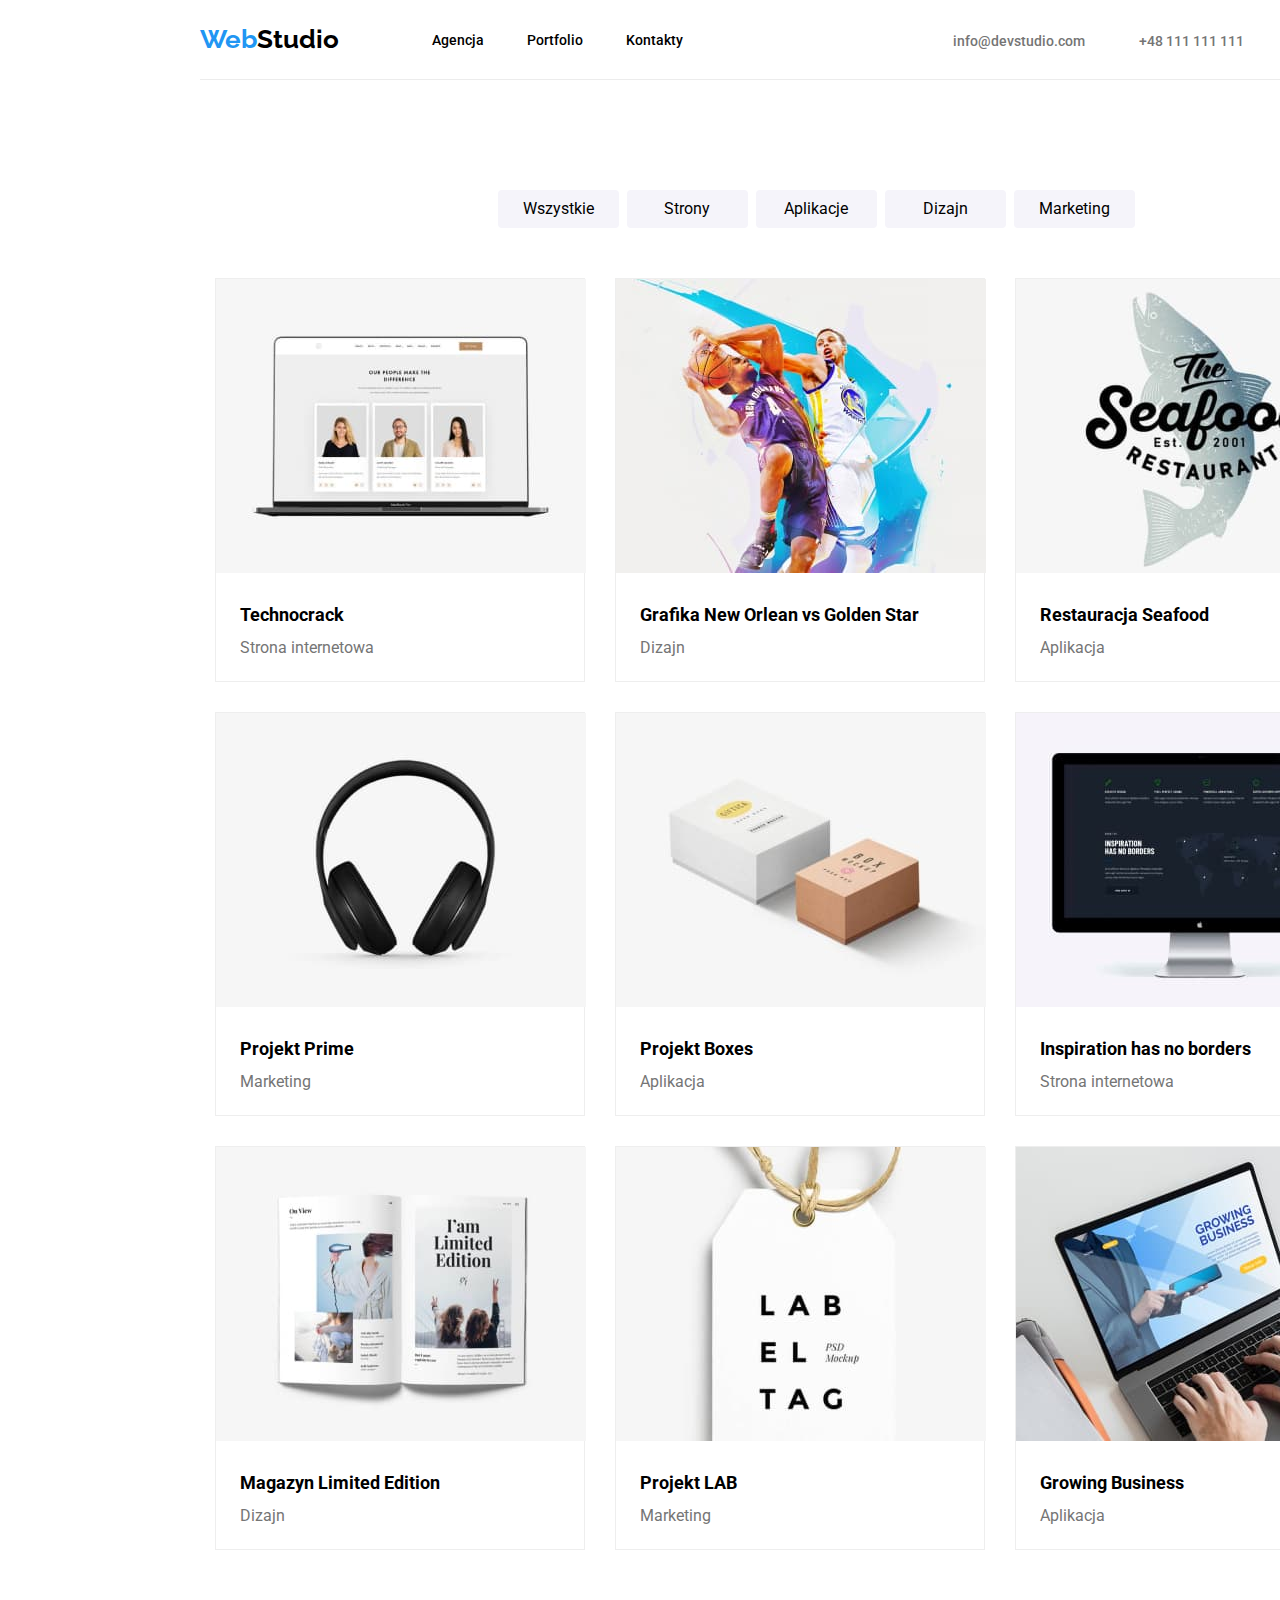
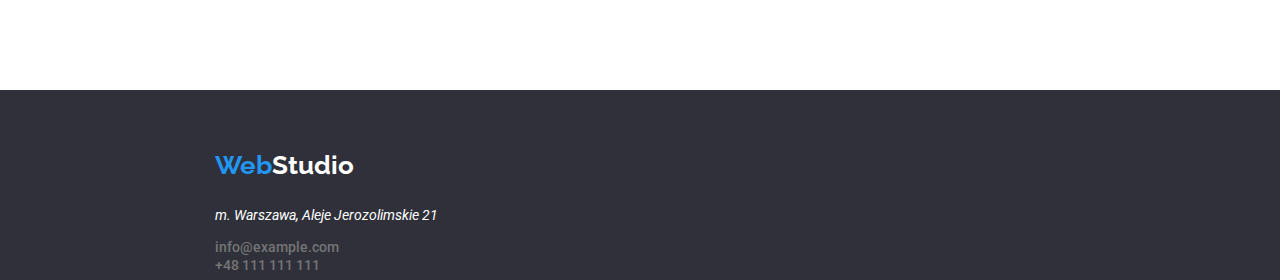
==== portfolio.html @ f6059e13 "zwykly zapis" ====
<!DOCTYPE html>
<html lang="en">
    <head>
        <meta charset="UTF-8" />
        <meta http-equiv="X-UA-Compatible" content="IE=edge" />
        <meta name="viewport" content="width=device-width, initial-scale=1.0" />
        <title>portfolio</title>

        <link
            rel="stylesheet"
            href="https://cdnjs.cloudflare.com/ajax/libs/modern-normalize/1.0.0/modern-normalize.min.css"
        />

        <link href="./css/styles.css" rel="stylesheet" />
        <style>
            @import url("https://fonts.googleapis.com/css2?family=Roboto:wght@400;500;700;900&display=swap");
        </style>
        <style>
            @import url("https://fonts.googleapis.com/css2?family=Raleway:wght@700&display=swap");
        </style>
    </head>
    <body class="body-portfolio">
        <header class="container header-portfolio">
            <a href="./index.html" class="main-logo"
                ><span class="logo-color">Web</span>Studio</a
            >

            <nav class="navigation">
                <a href="#agencja" class="link navigation-info">Agencja</a>
                <a href="./portfolio.html" class="link navigation-info"
                    >Portfolio</a
                >
                <a href="#kontakty" class="link navigation-info">Kontakty</a>
            </nav>

            <div class="navigation-email-tel div-email-tel">
                <a
                    href="mailto:info@devstudio.com"
                    class="email-tel link div-email-tel"
                    >info@devstudio.com</a
                >
                <a href="tel:48111111111" class="email-tel link div-email-tel"
                    >+48 111 111 111</a
                >
            </div>
        </header>

        <main class="section main-portfolio">
            <ul class="list-button">
                <li><button type="button" class="button">Wszystkie</button></li>
                <li><button type="button" class="button">Strony</button></li>
                <li><button type="button" class="button">Aplikacje</button></li>
                <li><button type="button" class="button">Dizajn</button></li>
                <li><button type="button" class="button">Marketing</button></li>
            </ul>

            <ul class="list-pictures">
                <li class="list-pictures-element">
                    <img
                        src="./images/portfolio1.jpg"
                        alt="laptop z wlaczona przegladarka"
                        width="370"
                        height="294"
                    />
                    <figcaption class="figcaption-portfolio">
                        Technocrack<br />
                        <span class="second-caption-pictures"
                            >Strona internetowa</span
                        >
                    </figcaption>
                </li>
                <li class="list-pictures-element">
                    <img
                        src="./images/portfolio2.jpg"
                        alt="zawodnicy NBA grajacy w koszykowke"
                        width="370"
                        height="294"
                    />
                    <figcaption class="figcaption-portfolio">
                        Grafika New Orlean vs Golden Star<br />
                        <span class="second-caption-pictures">Dizajn</span>
                    </figcaption>
                </li>
                <li class="list-pictures-element">
                    <img
                        src="./images/portfolio3.jpg"
                        alt="logo restauracji na tle z ryba"
                        width="370"
                        height="294"
                    />
                    <figcaption class="figcaption-portfolio">
                        Restauracja Seafood<br />
                        <span class="second-caption-pictures">Aplikacja</span>
                    </figcaption>
                </li>
                <li class="list-pictures-element">
                    <img
                        src="./images/portfolio4.jpg"
                        alt="sluchawki"
                        width="370"
                        height="294"
                    />
                    <figcaption class="figcaption-portfolio">
                        Projekt Prime<br />
                        <span class="second-caption-pictures">Marketing</span>
                    </figcaption>
                </li>
                <li class="list-pictures-element">
                    <img
                        src="./images/portfolio5.jpg"
                        alt="dwa pudelka obok siebie"
                        width="370"
                        height="294"
                    />
                    <figcaption class="figcaption-portfolio">
                        Projekt Boxes<br />
                        <span class="second-caption-pictures">Aplikacja</span>
                    </figcaption>
                </li>
                <li class="list-pictures-element">
                    <img
                        src="./images/portfolio6.jpg"
                        alt="monitor ktory wyswietla rozne informacje"
                        width="370"
                        height="294"
                    />
                    <figcaption class="figcaption-portfolio">
                        Inspiration has no borders<br />
                        <span class="second-caption-pictures"
                            >Strona internetowa</span
                        >
                    </figcaption>
                </li>
                <li class="list-pictures-element">
                    <img
                        src="./images/portfolio7.jpg"
                        alt="otwarta ksiazka"
                        width="370"
                        height="294"
                    />
                    <figcaption class="figcaption-portfolio">
                        Magazyn Limited Edition<br />
                        <span class="second-caption-pictures">Dizajn</span>
                    </figcaption>
                </li>
                <li class="list-pictures-element">
                    <img
                        src="./images/portfolio8.jpg"
                        alt="etykieta"
                        width="370"
                        height="294"
                    />
                    <figcaption class="figcaption-portfolio">
                        Projekt LAB<br />
                        <span class="second-caption-pictures">Marketing</span>
                    </figcaption>
                </li>
                <li class="list-pictures-element">
                    <img
                        src="./images/portfolio9.jpg"
                        alt="otwarty laptop a na nim piszace rece"
                        width="370"
                        height="294"
                    />
                    <figcaption class="figcaption-portfolio">
                        Growing Business<br />
                        <span class="second-caption-pictures">Aplikacja</span>
                    </figcaption>
                </li>
            </ul>
        </main>

        <footer>
            <div class="container">
                <a href="" id="kontakt" class="main-logo-header"
                    ><span class="logo-color">Web</span>Studio</a
                >
                <address>m. Warszawa, Aleje Jerozolimskie 21</address>
                <a href="mailto:info@example.com" class="link-portfolio-bottom"
                    >info@example.com</a
                ><br />
                <a href="tel:48111111111" class="link-portfolio-bottom"
                    >+48 111 111 111</a
                >
            </div>
        </footer>
    </body>
</html>
---- css/styles.css ----
.button:hover {
    background-color: #2196f3;
    color: white;
}

.button {
    color: black;
    background-color: #f5f4fa;
    border: 1px;
    font-size: 16px;
    text-align: center;
    line-height: 1.6;
    cursor: pointer;
    border-radius: 4px;
    margin-right: 8px;
    font-family: "Roboto";
    height: 38px;
    width: 121px;
}

.button:focus {
    background-color: #2196f3;
}

.link:hover {
    color: #2196f3;
}

.link {
    text-decoration: none;
    color: black;
    font-size: 14px;
    line-height: 1.15;
    font-weight: 500;
    font-family: "Roboto";
}

.link-portfolio-bottom {
    text-decoration: none;
    font-size: 14px;
    line-height: 1.15;
    font-weight: 500;
    font-family: "Roboto";
    margin-left: 215px;
    color: #757575;
    margin-top: 9px;
}

.link-portfolio-bottom:hover {
    color: #2196f3;
}

.link-portfolio-bottom:focus {
    background-color: #2196f3;
}

.list-button {
    list-style: none;
    display: flex;
    justify-content: center;
    margin-bottom: 50px;
}

.email-tel {
    text-decoration: none;
    color: #757575;
}

.body-portfolio {
    background-color: white;
    font-family: "Roboto", sans-serif;
    display: flex;
    width: 1600px;
    height: 1880px;
    justify-content: center;
    flex-direction: column;
    background-color: white;
    margin: 0 auto;
}

.main-portfolio {
    width: 1170px;
    background-color: white;
    margin: 0 auto;
    padding-bottom: 94px;
}

.section {
    padding-bottom: 94px;
    padding-top: 94px;
}

.header-portfolio {
    height: 80px;
    background-color: white;
    border-bottom: 1px solid #ececec;
    display: flex;
    margin-top: 30px;
    margin: 0 auto;
}

.navigation {
    display: flex;
    justify-content: flex-start;
    margin-left: 93px;
    padding-top: 32px;
    padding-bottom: 32px;
    font-family: "Roboto";
}

.navigation-info {
    margin-right: 43px;
}

.navigation-email-tel {
    padding-left: 227px;
    padding-top: 32px;
    padding-bottom: 32px;
    font-family: "Roboto";
}

.div-email-tel {
    margin-right: 50px;
}

.container {
    width: 1200px;
}

.main-logo-header {
    width: 145px;
    height: 31px;
    display: block;
    font-size: 26px;
    line-height: 1.2;
    text-decoration: none;
    color: white;
    font-weight: 700;
    font-family: "Raleway";
    margin-top: 60px;
    margin-bottom: 20px;
    margin-left: 215px;
}

.main-logo-header:hover {
    color: #2196f3;
}

.main-logo-header:focus {
    color: #2196f3;
}

.main-logo {
    font-size: 26px;
    line-height: 1.2;
    text-decoration: none;
    color: black;
    font-weight: 700;
    font-family: "Raleway";
    margin-top: 24px;
    margin-bottom: 25px;
}

.main-logo:hover {
    color: #2196f3;
}

.main-logo:focus {
    color: #2196f3;
}

figcaption {
    font-size: 18px;
    color: black;
    line-height: 2;
    font-weight: 700;
    font-family: "Roboto";
}

.second-caption-pictures {
    font-size: 16px;
    color: #757575;
    line-height: 1.9;
    font-weight: 400;
    font-family: "Roboto";
}

.list-pictures {
    list-style: none;
    display: flex;
    flex-wrap: wrap;
    justify-content: space-between;
    padding: 0px;
}

footer {
    background-color: #2f303a;
    height: 252px;
    width: 100%;
    display: block;
}

address {
    font-size: 14px;
    line-height: 2;
    color: white;
    margin-left: 215px;
    font-family: "Roboto";
    margin-bottom: 9px;
}

.email-tel-bottom {
    margin-left: 215px;
    line-height: 1.7;
}

.logo-color {
    color: #2196f3;
}

.list-pictures-element {
    border: 1px solid #eeeeee;
    background-color: white;
    padding-right: 0px;
    padding-left: 0px;
    width: 370px;
    height: 404px;
    margin-bottom: 30px;
}

.figcaption-portfolio {
    display: flex;
    flex-direction: column;
    margin-top: 20px;
    margin-left: 24px;
}

/* index.html */

.main-title {
    font-weight: 900;
    font-size: 44px;
    line-height: 1.37;
    color: white;
    width: 1600px;
    height: 600px;
    display: flex;
    justify-content: center;
    text-align: center;
    margin-top: 200px;
    width: 696px;
    height: 120px;
    margin-left: 452px;
}

.information {
    font-weight: 700;
    text-transform: uppercase;
    font-size: 14px;
    line-height: 1.15;
    font-family: "Roboto";
    color: #212121;
}

.information-title {
    font-weight: 400;
    font-size: 14px;
    line-height: 1.5;
    font-family: "Roboto";
    color: #757575;
}

.second-title {
    text-align: center;
    font-weight: 700;
    font-size: 36px;
    line-height: 1.17;
    font-family: "Roboto";
}

.body-index {
    display: flex;
    flex-wrap: wrap;
    margin: 0 auto;
    flex-direction: column;
    font-family: "Raleway", sans-serif;
}

.main-logo-index {
    font-size: 26px;
    line-height: 1.2;
    text-decoration: none;
    color: black;
    font-weight: 700;
    font-family: "Raleway", sans-serif;
    margin-top: 24px;
    margin-bottom: 25px;
    margin-left: 215px;
}

.title {
    background-color: #2f303a;
    display: flex;
    flex-direction: column;
    width: 1600px;
    height: 600px;
    margin: 0 auto;
}

.button-main-title {
    color: white;
    background-color: #2196f3;
    border: 1px;
    font-size: 16px;
    line-height: 1.6;
    cursor: pointer;
    border-radius: 4px;
    margin-bottom: 200px;
    margin-right: 700px;
    margin-left: 700px;
    padding-top: 10px;
    padding-bottom: 10px;
    font-family: "Roboto";
}

.button-main-title:focus {
    background-color: #2196f3;
}

.main-index {
    display: flex;
    flex-direction: column;
    padding-top: 0px;
    padding-bottom: 0px;
}

.information-div {
    display: flex;
    justify-content: center;
    margin-top: 94px;
    margin-bottom: 94px;
}

.information-div-title:not(:last-child) {
    margin-right: 30px;
}

.list-second-title-picture {
    display: flex;
    list-style: none;
    justify-content: center;
    margin-top: 50px;
}

.list-element-second-title-picture:not(:last-child) {
    margin-right: 30px;
}

.two-second-title {
    background-color: #f5f4fa;
    width: 100%;
    height: 648px;
    margin: 0 auto;
    margin-top: 94px;
    display: flex;
    flex-direction: column;
    justify-content: center;
}

.list-two-second-title {
    list-style: none;
    display: flex;
    justify-content: center;
    flex-direction: row;
    margin: 0 auto;
}

.element-list-two-second-title {
    margin-right: 30px;
    background-color: white;
    border-radius: 0px 0px 4px 4px;
    height: 368px;
    display: flex;
    flex-direction: column;
}

.figcaption-index {
    display: flex;
    flex-direction: column;
    align-items: center;
    margin-top: 30px;
}
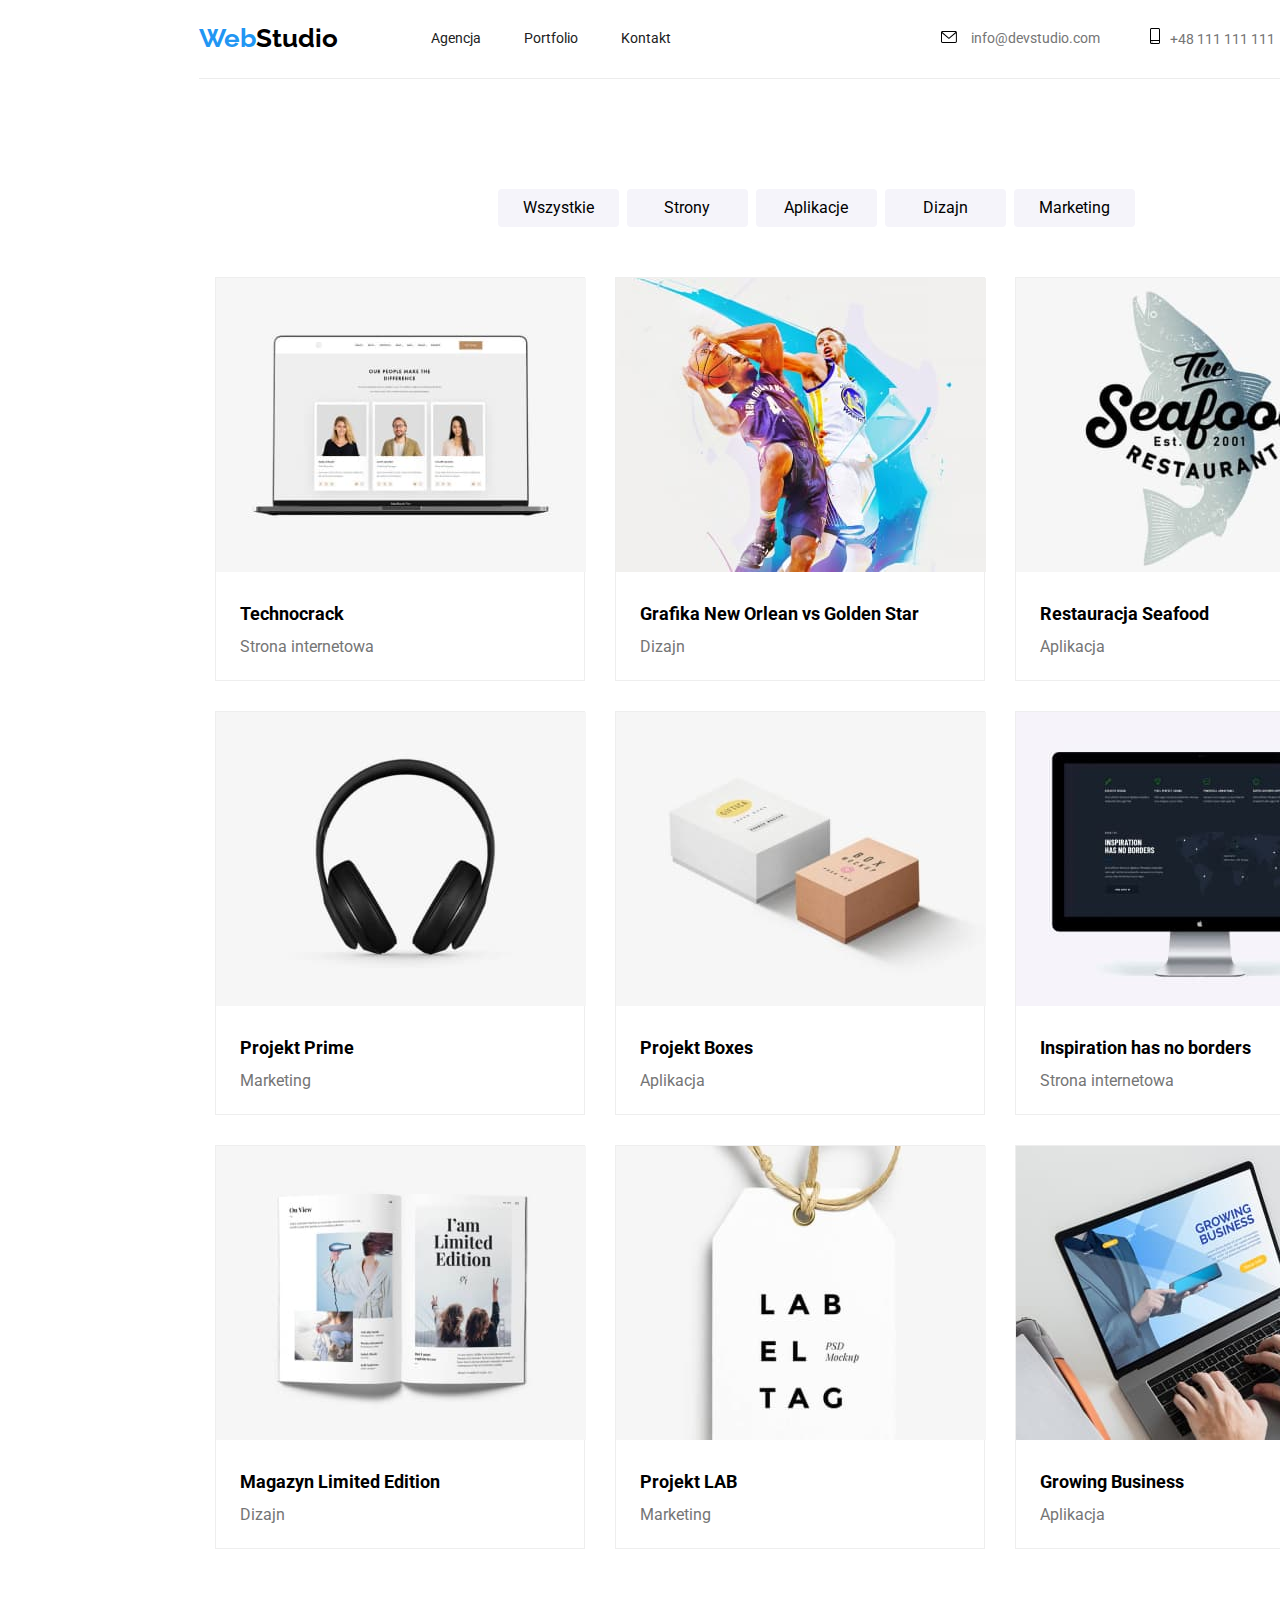
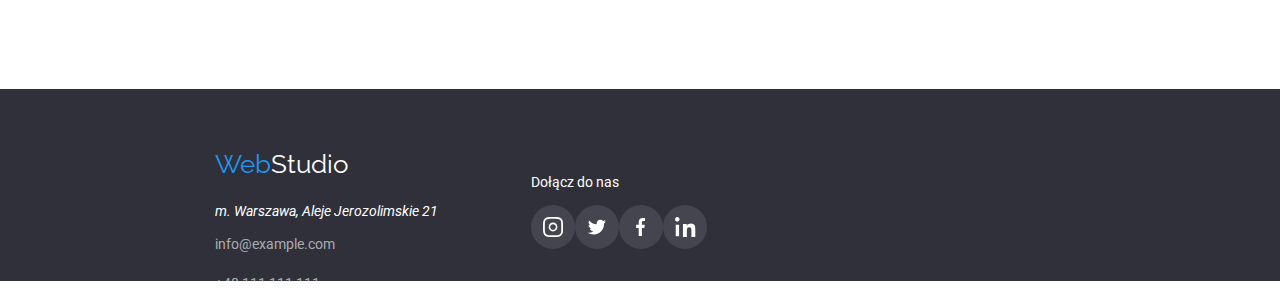
==== commit 63c68d34: "." ====
--- a/portfolio.html
+++ b/portfolio.html
@@ -26,22 +26,43 @@
             >
 
             <nav class="navigation">
-                <a href="#agencja" class="link navigation-info">Agencja</a>
-                <a href="./portfolio.html" class="link navigation-info"
+                <a href="#agencja" class="link-navigation navigation-info"
+                    >Agencja</a
+                >
+                <a
+                    href="./portfolio.html"
+                    class="link-navigation navigation-info"
                     >Portfolio</a
                 >
-                <a href="#kontakty" class="link navigation-info">Kontakty</a>
+                <a href="#kontakt" class="link-navigation navigation-info"
+                    >Kontakt</a
+                >
             </nav>
 
             <div class="navigation-email-tel div-email-tel">
-                <a
-                    href="mailto:info@devstudio.com"
-                    class="email-tel link div-email-tel"
-                    >info@devstudio.com</a
-                >
-                <a href="tel:48111111111" class="email-tel link div-email-tel"
-                    >+48 111 111 111</a
-                >
+                <div class="div-email-icon">
+                    <svg width="16" height="12" class="email-icon">
+                        <use href="./images/icons.svg#icon-koperta"></use>
+                    </svg>
+
+                    <a
+                        href="mailto:info@devstudio.com"
+                        class="email-tel link div-email-tel"
+                        >info@devstudio.com</a
+                    >
+                </div>
+
+                <div class="div-tel-icon">
+                    <svg width="10" height="16" class="tel-icon">
+                        <use href="./images/icons.svg#icon-smartphone"></use>
+                    </svg>
+
+                    <a
+                        href="tel:48111111111"
+                        class="email-tel link div-email-tel"
+                        >+48 111 111 111</a
+                    >
+                </div>
             </div>
         </header>
 
@@ -170,18 +191,85 @@
             </ul>
         </main>
 
-        <footer>
-            <div class="container">
-                <a href="" id="kontakt" class="main-logo-header"
-                    ><span class="logo-color">Web</span>Studio</a
-                >
-                <address>m. Warszawa, Aleje Jerozolimskie 21</address>
-                <a href="mailto:info@example.com" class="link-portfolio-bottom"
-                    >info@example.com</a
-                ><br />
-                <a href="tel:48111111111" class="link-portfolio-bottom"
-                    >+48 111 111 111</a
-                >
+        <footer class="container">
+            <div class="div-logo-bottom-and-information-bottom">
+                <div class="div-logo-bottom">
+                    <a href="" id="kontakt" class="main-logo-header"
+                        ><span class="logo-color">Web</span>Studio</a
+                    >
+                </div>
+                <div class="information-bottom">
+                    <address>m. Warszawa, Aleje Jerozolimskie 21<br /></address>
+                    <a href="mailto:info@example.com" class="link"
+                        >info@example.com</a
+                    ><br />
+                    <a href="tel:48111111111" class="link">+48 111 111 111</a>
+                </div>
+            </div>
+
+            <div class="icon-bottom-and-text">
+                <div class="text-bottom">
+                    <p>Dołącz do nas</p>
+                </div>
+
+                <div class="icon-bottom">
+                    <div class="icon-social-media-instagram-bottom">
+                        <svg width="20" height="20" class="icon">
+                            <use
+                                href="./images/icons.svg#icon-instagram-obramowanie"
+                            ></use>
+                            <use
+                                width="10.28"
+                                height="10.28"
+                                x="4.86"
+                                y="4.86"
+                                href="./images/icons.svg#icon-instagram-srodkowe-kolko"
+                            ></use>
+                            <use
+                                width="2.4"
+                                height="2.4"
+                                x="14.14"
+                                y="3.46"
+                                href="./images/icon.svg#icon-instagram-male-kolko-w-prawym-gornym-rogu"
+                            ></use>
+                        </svg>
+                    </div>
+                    <div class="icon-social-media-twitter-bottom">
+                        <svg width="20" height="16.25" class="icon">
+                            <use href="./images/icons.svg#icon-twitter"></use>
+                        </svg>
+                    </div>
+                    <div class="icon-social-media-facebook-bottom">
+                        <svg width="10" height="20" class="icon">
+                            <use href="./images/icons.svg#icon-facebook"></use>
+                        </svg>
+                    </div>
+                    <div class="icon-social-media-interia-bottom">
+                        <svg class="icon">
+                            <use
+                                width="4.8"
+                                height="4.83"
+                                x="12"
+                                y="12"
+                                href="./images/icons.svg#icon-interia-kropka-nad-i"
+                            ></use>
+                            <use
+                                width="4.15"
+                                height="13.35"
+                                x="12.33"
+                                y="18.65"
+                                href="./images/icons.svg#icon-interia-kreska-od-i"
+                            ></use>
+                            <use
+                                width="12.93"
+                                height="13.69"
+                                x="19.7"
+                                y="18.31"
+                                href="./images/icons.svg#icon-interia-n"
+                            ></use>
+                        </svg>
+                    </div>
+                </div>
             </div>
         </footer>
     </body>
--- a/css/styles.css
+++ b/css/styles.css
@@ -26,13 +26,24 @@
     color: #2196f3;
 }
 
+.information-bottom {
+    display: flex;
+    flex-direction: column;
+    width: 246px;
+    height: 81px;
+    margin-left: 215px;
+    margin-top: 20px;
+}
+
 .link {
     text-decoration: none;
-    color: black;
+    font-family: "Roboto", sans-serif;
+    font-weight: 400px;
     font-size: 14px;
-    line-height: 1.15;
-    font-weight: 500;
-    font-family: "Roboto";
+    line-height: 1.71;
+    color: #ffffff99;
+    width: 231px;
+    height: 21px;
 }
 
 .link-portfolio-bottom {
@@ -113,33 +124,27 @@
 }
 
 .navigation-email-tel {
-    padding-left: 227px;
+    margin-left: 227px;
     padding-top: 32px;
     padding-bottom: 32px;
     font-family: "Roboto";
-}
-
-.div-email-tel {
-    margin-right: 50px;
+    display: flex;
+    flex-direction: row;
+    justify-content: center;
+    align-items: center;
 }
 
 .container {
-    width: 1200px;
+    min-width: 1200px;
 }
 
 .main-logo-header {
-    width: 145px;
-    height: 31px;
-    display: block;
+    text-decoration: none;
+    font-weight: 700px;
     font-size: 26px;
-    line-height: 1.2;
-    text-decoration: none;
-    color: white;
-    font-weight: 700;
-    font-family: "Raleway";
-    margin-top: 60px;
-    margin-bottom: 20px;
-    margin-left: 215px;
+    color: #ffffff;
+    line-height: 1.19;
+    font-family: "Raleway", sans-serif;
 }
 
 .main-logo-header:hover {
@@ -195,22 +200,25 @@
 
 footer {
     background-color: #2f303a;
+    width: 100%;
     height: 252px;
-    width: 100%;
-    display: block;
+    display: flex;
+    flex-direction: row;
+    padding-left: 0;
+    padding-right: 0;
 }
 
 address {
+    margin-bottom: 9px;
+    color: #ffffff;
+    font-family: "Roboto", sans-serif;
+    font-weight: 400;
     font-size: 14px;
-    line-height: 2;
-    color: white;
-    margin-left: 215px;
-    font-family: "Roboto";
-    margin-bottom: 9px;
+    line-height: 1.71;
 }
 
 .email-tel-bottom {
-    margin-left: 215px;
+    /* margin-left: 215px; */
     line-height: 1.7;
 }
 
@@ -228,6 +236,11 @@
     margin-bottom: 30px;
 }
 
+.list-pictures-element:hover {
+    box-shadow: 0px 1px 1px rgba(0, 0, 0, 0.12), 0px 4px 4px rgba(0, 0, 0, 0.06),
+        1px 4px 6px rgba(0, 0, 0, 0.16);
+}
+
 .figcaption-portfolio {
     display: flex;
     flex-direction: column;
@@ -235,7 +248,318 @@
     margin-left: 24px;
 }
 
+.div-email-icon {
+    margin-right: 50px;
+}
+
+.div-email-icon:hover {
+    fill: #2196f3;
+}
+
+.email-icon {
+    margin-right: 10px;
+}
+
+.div-tel-icon {
+    display: flex;
+    justify-content: center;
+    color: #757575;
+}
+
+.div-tel-icon:hover {
+    fill: #2196f3;
+}
+
+.tel-icon {
+    margin-right: 10px;
+}
+
+.satellite {
+    width: 270px;
+    height: 120px;
+    background-color: #f5f4fa;
+    display: flex;
+    justify-content: center;
+    align-items: center;
+}
+
+.clock {
+    width: 270px;
+    height: 120px;
+    background-color: #f5f4fa;
+    display: flex;
+    justify-content: center;
+    align-items: center;
+}
+
+.computer {
+    width: 270px;
+    height: 120px;
+    background-color: #f5f4fa;
+    display: flex;
+    justify-content: center;
+    align-items: center;
+}
+
+.astronaut {
+    width: 270px;
+    height: 120px;
+    background-color: #f5f4fa;
+    display: flex;
+    justify-content: center;
+    align-items: center;
+}
+
+.nasi-klienci {
+    background-color: #ffffff;
+    display: flex;
+    flex-direction: column;
+    justify-content: center;
+    align-items: center;
+    margin-top: 94px;
+}
+
+.bloki-nasi-klienci {
+    display: flex;
+    justify-content: center;
+    align-items: center;
+    margin-top: 50px;
+    margin-bottom: 94px;
+}
+
+.nasi-klienci-logo-1 {
+    width: 170px;
+    height: 92px;
+    border: 1px solid #afb1b8;
+    box-sizing: border-box;
+    display: flex;
+    justify-content: center;
+    align-items: center;
+    margin-right: 30px;
+}
+.nasi-klienci-logo-2 {
+    width: 170px;
+    height: 92px;
+    border: 1px solid #afb1b8;
+    box-sizing: border-box;
+    display: flex;
+    justify-content: center;
+    align-items: center;
+    margin-right: 30px;
+}
+.nasi-klienci-logo-3 {
+    width: 170px;
+    height: 92px;
+    border: 1px solid #afb1b8;
+    box-sizing: border-box;
+    display: flex;
+    justify-content: center;
+    align-items: center;
+    margin-right: 30px;
+}
+.nasi-klienci-logo-4 {
+    width: 170px;
+    height: 92px;
+    border: 1px solid #afb1b8;
+    box-sizing: border-box;
+    display: flex;
+    justify-content: center;
+    align-items: center;
+    margin-right: 30px;
+}
+.nasi-klienci-logo-5 {
+    width: 170px;
+    height: 92px;
+    border: 1px solid #afb1b8;
+    box-sizing: border-box;
+    display: flex;
+    justify-content: center;
+    align-items: center;
+    margin-right: 30px;
+}
+.nasi-klienci-logo-6 {
+    width: 170px;
+    height: 92px;
+    border: 1px solid #afb1b8;
+    box-sizing: border-box;
+    display: flex;
+    justify-content: center;
+    align-items: center;
+}
+
+.nasi-klienci-logo-1:hover {
+    border-color: #2196f3;
+}
+
+.nasi-klienci-logo-1-svg:hover {
+    fill: #2196f3;
+}
+
+.nasi-klienci-logo-1-svg {
+    fill: #afb1b8;
+}
+
+.nasi-klienci-logo-2-svg {
+    fill: #afb1b8;
+}
+
+.nasi-klienci-logo-2:hover {
+    border-color: #2196f3;
+}
+
+.nasi-klienci-logo-2-svg:hover {
+    fill: #2196f3;
+}
+
+.nasi-klienci-logo-3:hover {
+    border-color: #2196f3;
+}
+
+.nasi-klienci-logo-3-svg:hover {
+    fill: #2196f3;
+}
+
+.nasi-klienci-logo-3-svg {
+    fill: #afb1b8;
+}
+
+.nasi-klienci-logo-4:hover {
+    border-color: #2196f3;
+}
+
+.nasi-klienci-logo-4-svg:hover {
+    fill: #2196f3;
+}
+
+.nasi-klienci-logo-4-svg {
+    fill: #afb1b8;
+}
+
+.nasi-klienci-logo-5:hover {
+    border-color: #2196f3;
+}
+
+.nasi-klienci-logo-5-svg:hover {
+    fill: #2196f3;
+}
+
+.nasi-klienci-logo-5-svg {
+    fill: #afb1b8;
+}
+
+.nasi-klienci-logo-6:hover {
+    border-color: #2196f3;
+}
+
+.nasi-klienci-logo-6-svg:hover {
+    fill: #2196f3;
+}
+
+.nasi-klienci-logo-6-svg {
+    fill: #afb1b8;
+}
+
+.icon-social-media {
+    display: flex;
+    justify-content: center;
+    align-items: center;
+}
+
+.icon-social-media-instagram {
+    width: 44px;
+    height: 44px;
+    background-color: white;
+    display: flex;
+    justify-content: center;
+    align-items: center;
+    border-radius: 50px;
+}
+
+.icon-social-media-instagram > svg {
+    fill: #afb1b8;
+}
+
+.icon-social-media-interia > svg {
+    fill: #afb1b8;
+}
+
+.icon-social-media-twitter > svg {
+    fill: #afb1b8;
+}
+
+.icon-social-media-facebook > svg {
+    fill: #afb1b8;
+}
+
+.icon-social-media-twitter {
+    width: 44px;
+    height: 44px;
+    background-color: white;
+    display: flex;
+    justify-content: center;
+    align-items: center;
+    border-radius: 50px;
+}
+
+.icon-social-media-facebook {
+    width: 44px;
+    height: 44px;
+    background-color: white;
+    display: flex;
+    justify-content: center;
+    align-items: center;
+    border-radius: 50px;
+}
+
+.icon-social-media-interia {
+    width: 44px;
+    height: 44px;
+    background-color: white;
+    border-radius: 50px;
+    display: flex;
+    justify-content: center;
+}
+
+.icon-social-media-instagram:hover {
+    background-color: #2196f3;
+}
+
+.icon:hover {
+    fill: #ffffff;
+}
+
+.icon-social-media-twitter:hover {
+    background-color: #2196f3;
+}
+
+.icon-social-media-facebook:hover {
+    background-color: #2196f3;
+}
+
+.icon-social-media-interia:hover {
+    background-color: #2196f3;
+}
+
+.div-2-bottom {
+    background-color: purple;
+    display: flex;
+    justify-content: center;
+    align-items: center;
+}
+
 /* index.html */
+
+.link-navigation {
+    color: #212121;
+    text-decoration: none;
+    font-family: "Roboto", sans-serif;
+    font-size: 14px;
+    line-height: 1.14;
+}
+
+.link-navigation:hover {
+    color: #2196f3;
+}
 
 .main-title {
     font-weight: 900;
@@ -305,6 +629,7 @@
     width: 1600px;
     height: 600px;
     margin: 0 auto;
+    background-image: url("/images/img.png");
 }
 
 .button-main-title {
@@ -379,9 +704,13 @@
     margin-right: 30px;
     background-color: white;
     border-radius: 0px 0px 4px 4px;
-    height: 368px;
-    display: flex;
-    flex-direction: column;
+    height: 428px;
+    width: 270px;
+    display: flex;
+    flex-direction: column;
+    box-shadow: 0px 1px 3px rgba(0, 0, 0, 0.12), 0px 1px 1px rgba(0, 0, 0, 0.14),
+        0px 2px 1px rgba(0, 0, 0, 0.2);
+    border-radius: 0px 0px 4px 4px;
 }
 
 .figcaption-index {
@@ -390,3 +719,102 @@
     align-items: center;
     margin-top: 30px;
 }
+
+.icon-bottom-and-text {
+    display: flex;
+    flex-direction: column;
+    margin-left: 70px;
+    margin-top: 72px;
+}
+
+.text-bottom {
+    font-family: "Roboto", sans-serif;
+    font-weight: 700px;
+    font-size: 14px;
+    line-height: 1.14;
+    color: #ffffff;
+}
+
+.icon-bottom {
+    display: flex;
+    flex-direction: row;
+}
+
+.icon-social-media-instagram-bottom {
+    width: 44px;
+    height: 44px;
+    background-color: #ffffff1a;
+    display: flex;
+    justify-content: center;
+    align-items: center;
+    border-radius: 50px;
+}
+
+.icon-social-media-instagram-bottom:hover {
+    fill: #ffffff;
+    background-color: #2196f3;
+}
+
+.icon {
+    fill: #ffffff;
+}
+
+.icon-social-media-twitter-bottom {
+    width: 44px;
+    height: 44px;
+    background-color: #ffffff1a;
+    display: flex;
+    justify-content: center;
+    align-items: center;
+    border-radius: 50px;
+}
+
+.icon-social-media-twitter-bottom:hover {
+    background-color: #2196f3;
+}
+
+.icon-social-media-facebook-bottom {
+    width: 44px;
+    height: 44px;
+    background-color: #ffffff1a;
+    display: flex;
+    justify-content: center;
+    align-items: center;
+    border-radius: 50px;
+}
+
+.icon-social-media-facebook-bottom:hover {
+    background-color: #2196f3;
+}
+
+.icon-social-media-interia-bottom {
+    width: 44px;
+    height: 44px;
+    background-color: #ffffff1a;
+    border-radius: 50px;
+    display: flex;
+    justify-content: center;
+}
+
+.icon-social-media-interia-bottom:hover {
+    background-color: #2196f3;
+}
+
+.div-logo-bottom {
+    margin-left: 215px;
+    margin-top: 60px;
+}
+
+.div-logo-bottom-and-information-bottom {
+    display: flex;
+    flex-direction: column;
+}
+
+.information-bottom {
+    display: flex;
+    flex-direction: column;
+    width: 246px;
+    height: 81px;
+    margin-left: 215px;
+    margin-top: 20px;
+}
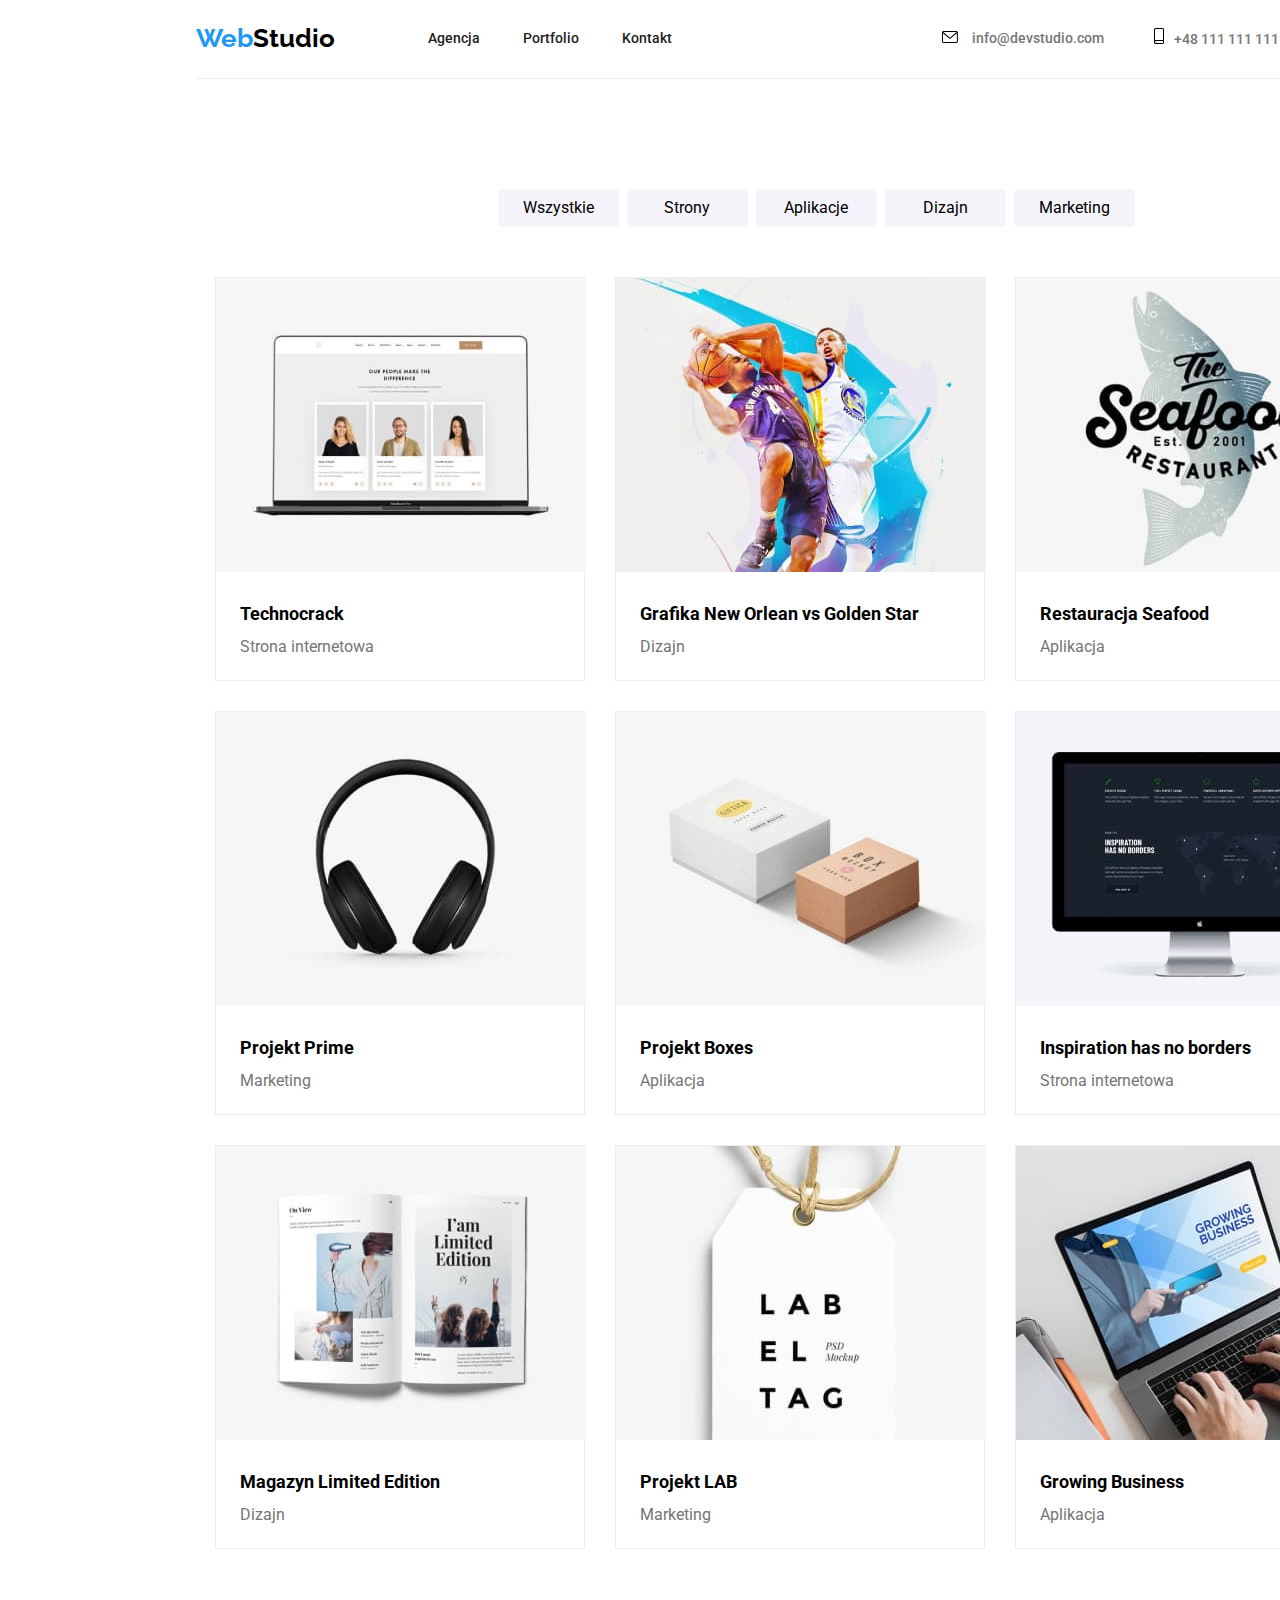
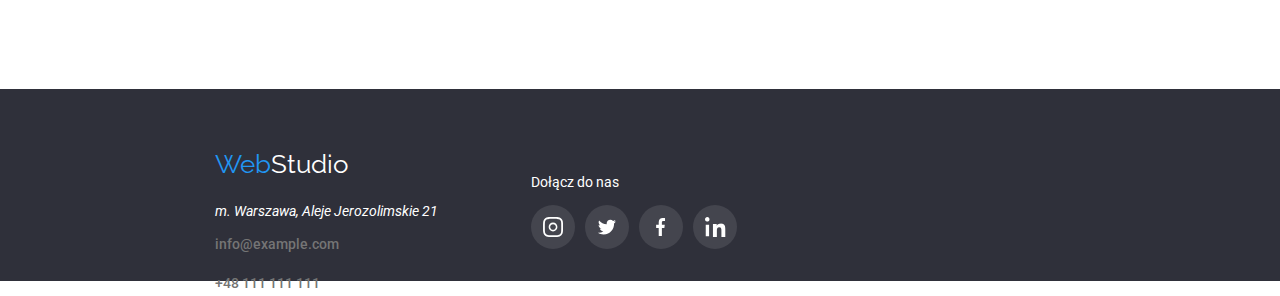
==== commit 310a6ae7: "." ====
--- a/portfolio.html
+++ b/portfolio.html
@@ -45,9 +45,7 @@
                         <use href="./images/icons.svg#icon-koperta"></use>
                     </svg>
 
-                    <a
-                        href="mailto:info@devstudio.com"
-                        class="email-tel link div-email-tel"
+                    <a href="mailto:info@devstudio.com" class="email-tel link"
                         >info@devstudio.com</a
                     >
                 </div>
@@ -57,9 +55,7 @@
                         <use href="./images/icons.svg#icon-smartphone"></use>
                     </svg>
 
-                    <a
-                        href="tel:48111111111"
-                        class="email-tel link div-email-tel"
+                    <a href="tel:48111111111" class="email-tel link"
                         >+48 111 111 111</a
                     >
                 </div>
--- a/css/styles.css
+++ b/css/styles.css
@@ -1,6 +1,8 @@
 .button:hover {
     background-color: #2196f3;
     color: white;
+    box-shadow: 0px 3px 1px rgba(0, 0, 0, 0.1), 0px 1px 2px rgba(0, 0, 0, 0.08),
+        0px 2px 2px rgba(0, 0, 0, 0.12);
 }
 
 .button {
@@ -38,10 +40,10 @@
 .link {
     text-decoration: none;
     font-family: "Roboto", sans-serif;
-    font-weight: 400px;
+    font-weight: 500;
     font-size: 14px;
     line-height: 1.71;
-    color: #ffffff99;
+    color: #757575;
     width: 231px;
     height: 21px;
 }
@@ -258,6 +260,7 @@
 
 .email-icon {
     margin-right: 10px;
+    color: #757575;
 }
 
 .div-tel-icon {
@@ -272,6 +275,7 @@
 
 .tel-icon {
     margin-right: 10px;
+    color: #757575;
 }
 
 .satellite {
@@ -555,6 +559,7 @@
     font-family: "Roboto", sans-serif;
     font-size: 14px;
     line-height: 1.14;
+    font-weight: 500;
 }
 
 .link-navigation:hover {
@@ -629,7 +634,7 @@
     width: 1600px;
     height: 600px;
     margin: 0 auto;
-    background-image: url("/images/img.png");
+    background-image: url("/images/img.jpg");
 }
 
 .button-main-title {
@@ -748,6 +753,7 @@
     justify-content: center;
     align-items: center;
     border-radius: 50px;
+    margin-right: 10px;
 }
 
 .icon-social-media-instagram-bottom:hover {
@@ -767,6 +773,7 @@
     justify-content: center;
     align-items: center;
     border-radius: 50px;
+    margin-right: 10px;
 }
 
 .icon-social-media-twitter-bottom:hover {
@@ -781,6 +788,7 @@
     justify-content: center;
     align-items: center;
     border-radius: 50px;
+    margin-right: 10px;
 }
 
 .icon-social-media-facebook-bottom:hover {
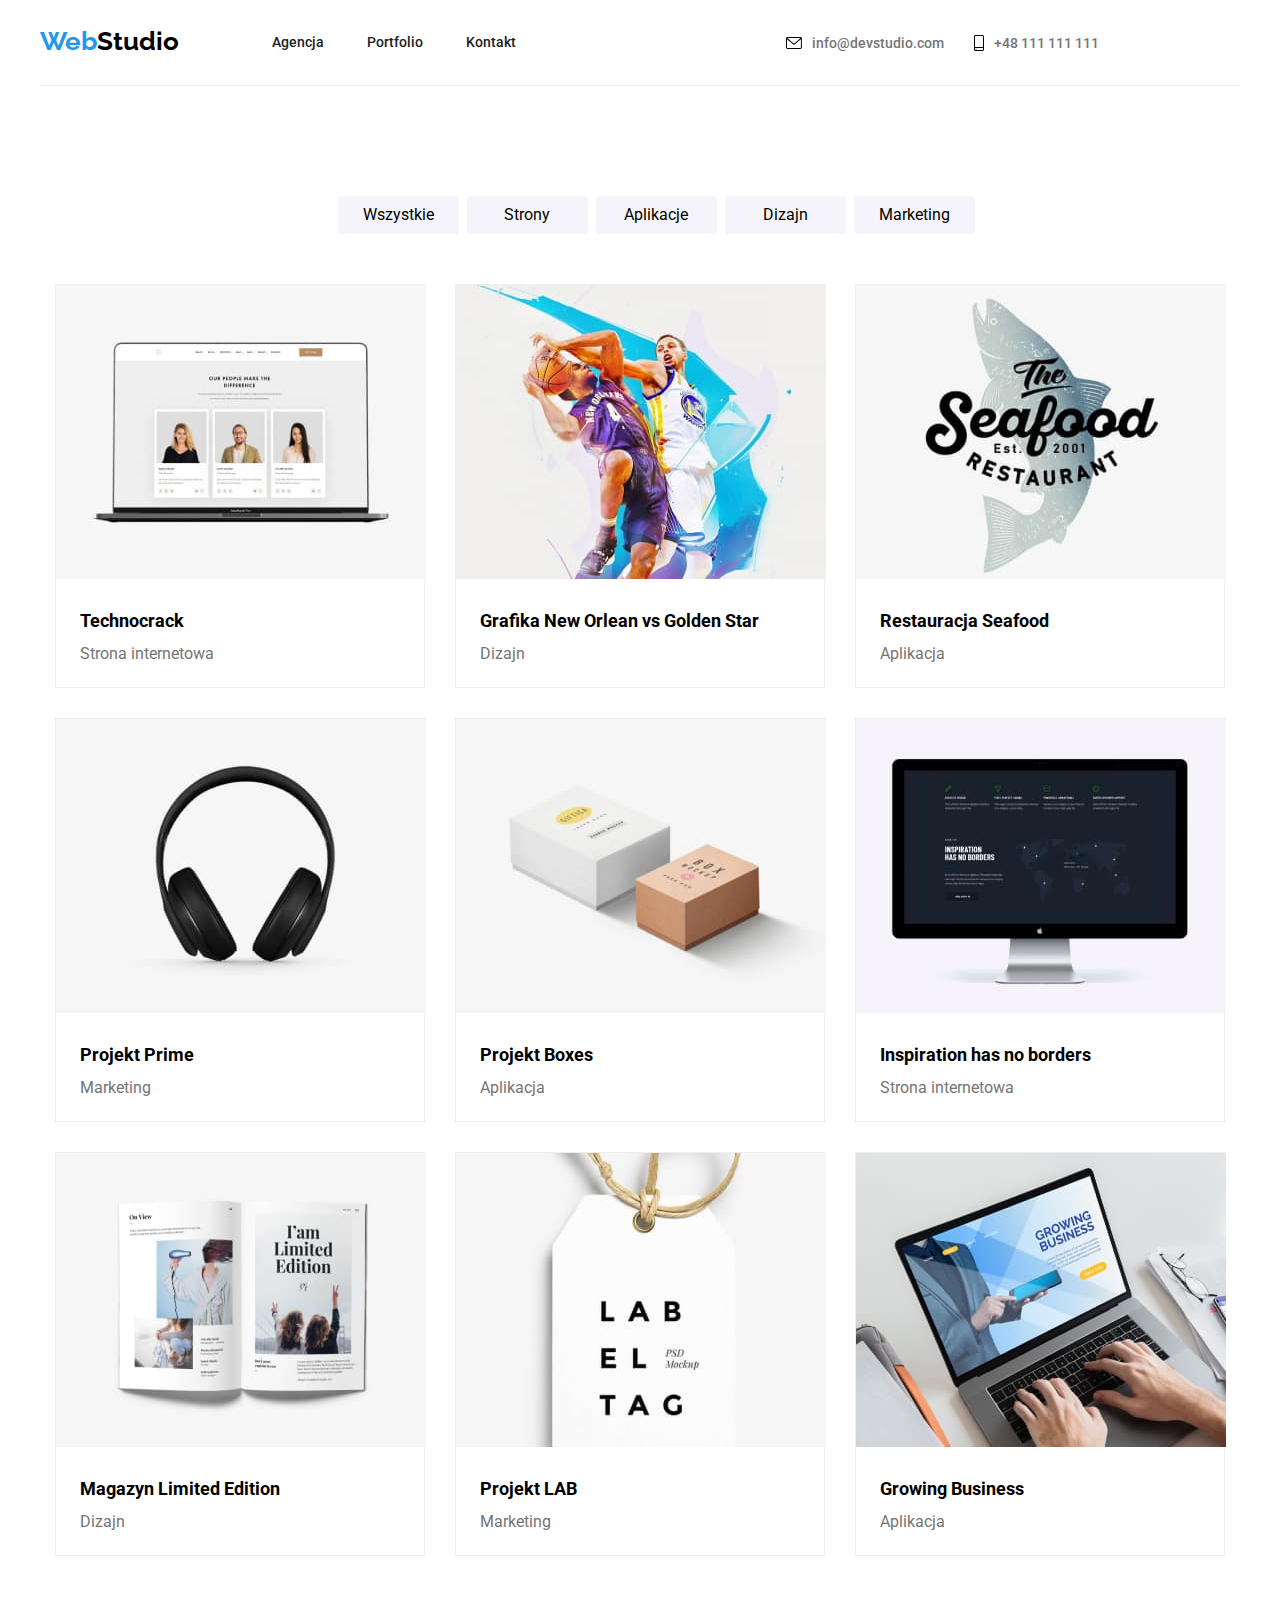
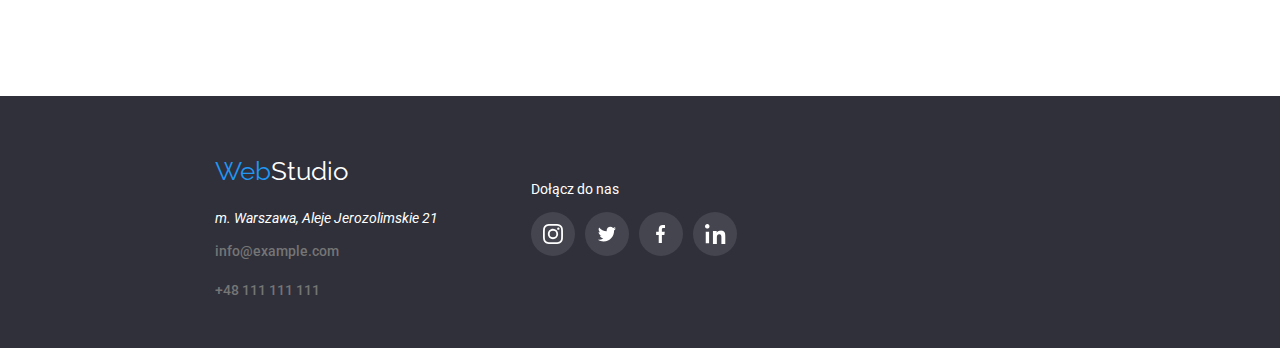
==== commit 6093cad6: "." ====
--- a/portfolio.html
+++ b/portfolio.html
@@ -39,7 +39,7 @@
                 >
             </nav>
 
-            <div class="navigation-email-tel div-email-tel">
+            <section class="navigation-email-tel div-email-tel">
                 <div class="div-email-icon">
                     <svg width="16" height="12" class="email-icon">
                         <use href="./images/icons.svg#icon-koperta"></use>
@@ -59,7 +59,7 @@
                         >+48 111 111 111</a
                     >
                 </div>
-            </div>
+            </section>
         </header>
 
         <main class="section main-portfolio">
@@ -188,7 +188,7 @@
         </main>
 
         <footer class="container">
-            <div class="div-logo-bottom-and-information-bottom">
+            <section class="div-logo-bottom-and-information-bottom">
                 <div class="div-logo-bottom">
                     <a href="" id="kontakt" class="main-logo-header"
                         ><span class="logo-color">Web</span>Studio</a
@@ -201,33 +201,17 @@
                     ><br />
                     <a href="tel:48111111111" class="link">+48 111 111 111</a>
                 </div>
-            </div>
-
-            <div class="icon-bottom-and-text">
-                <div class="text-bottom">
+            </section>
+
+            <section class="icon-bottom-and-text">
+                <section class="text-bottom">
                     <p>Dołącz do nas</p>
-                </div>
-
-                <div class="icon-bottom">
+                </section>
+
+                <section class="icon-bottom">
                     <div class="icon-social-media-instagram-bottom">
                         <svg width="20" height="20" class="icon">
-                            <use
-                                href="./images/icons.svg#icon-instagram-obramowanie"
-                            ></use>
-                            <use
-                                width="10.28"
-                                height="10.28"
-                                x="4.86"
-                                y="4.86"
-                                href="./images/icons.svg#icon-instagram-srodkowe-kolko"
-                            ></use>
-                            <use
-                                width="2.4"
-                                height="2.4"
-                                x="14.14"
-                                y="3.46"
-                                href="./images/icon.svg#icon-instagram-male-kolko-w-prawym-gornym-rogu"
-                            ></use>
+                            <use href="./images/icons.svg#icon-instagram"></use>
                         </svg>
                     </div>
                     <div class="icon-social-media-twitter-bottom">
@@ -265,8 +249,8 @@
                             ></use>
                         </svg>
                     </div>
-                </div>
-            </div>
+                </section>
+            </section>
         </footer>
     </body>
 </html>
--- a/css/styles.css
+++ b/css/styles.css
@@ -44,7 +44,6 @@
     font-size: 14px;
     line-height: 1.71;
     color: #757575;
-    width: 231px;
     height: 21px;
 }
 
@@ -83,9 +82,6 @@
     background-color: white;
     font-family: "Roboto", sans-serif;
     display: flex;
-    width: 1600px;
-    height: 1880px;
-    justify-content: center;
     flex-direction: column;
     background-color: white;
     margin: 0 auto;
@@ -95,7 +91,6 @@
     width: 1170px;
     background-color: white;
     margin: 0 auto;
-    padding-bottom: 94px;
 }
 
 .section {
@@ -104,10 +99,12 @@
 }
 
 .header-portfolio {
-    height: 80px;
+    padding: 0px;
     background-color: white;
     border-bottom: 1px solid #ececec;
     display: flex;
+    flex-direction: row;
+    align-items: center;
     margin-top: 30px;
     margin: 0 auto;
 }
@@ -251,7 +248,9 @@
 }
 
 .div-email-icon {
-    margin-right: 50px;
+    display: flex;
+    align-items: center;
+    margin-right: 30px;
 }
 
 .div-email-icon:hover {
@@ -265,7 +264,7 @@
 
 .div-tel-icon {
     display: flex;
-    justify-content: center;
+    align-items: center;
     color: #757575;
 }
 
@@ -580,6 +579,7 @@
     width: 696px;
     height: 120px;
     margin-left: 452px;
+    font-style: normal;
 }
 
 .information {
@@ -634,7 +634,7 @@
     width: 1600px;
     height: 600px;
     margin: 0 auto;
-    background-image: url("/images/img.jpg");
+    background-image: url("../images/img.jpg");
 }
 
 .button-main-title {
@@ -645,12 +645,10 @@
     line-height: 1.6;
     cursor: pointer;
     border-radius: 4px;
-    margin-bottom: 200px;
-    margin-right: 700px;
+    width: 200px;
+    height: 50px;
+    font-family: "Roboto";
     margin-left: 700px;
-    padding-top: 10px;
-    padding-bottom: 10px;
-    font-family: "Roboto";
 }
 
 .button-main-title:focus {
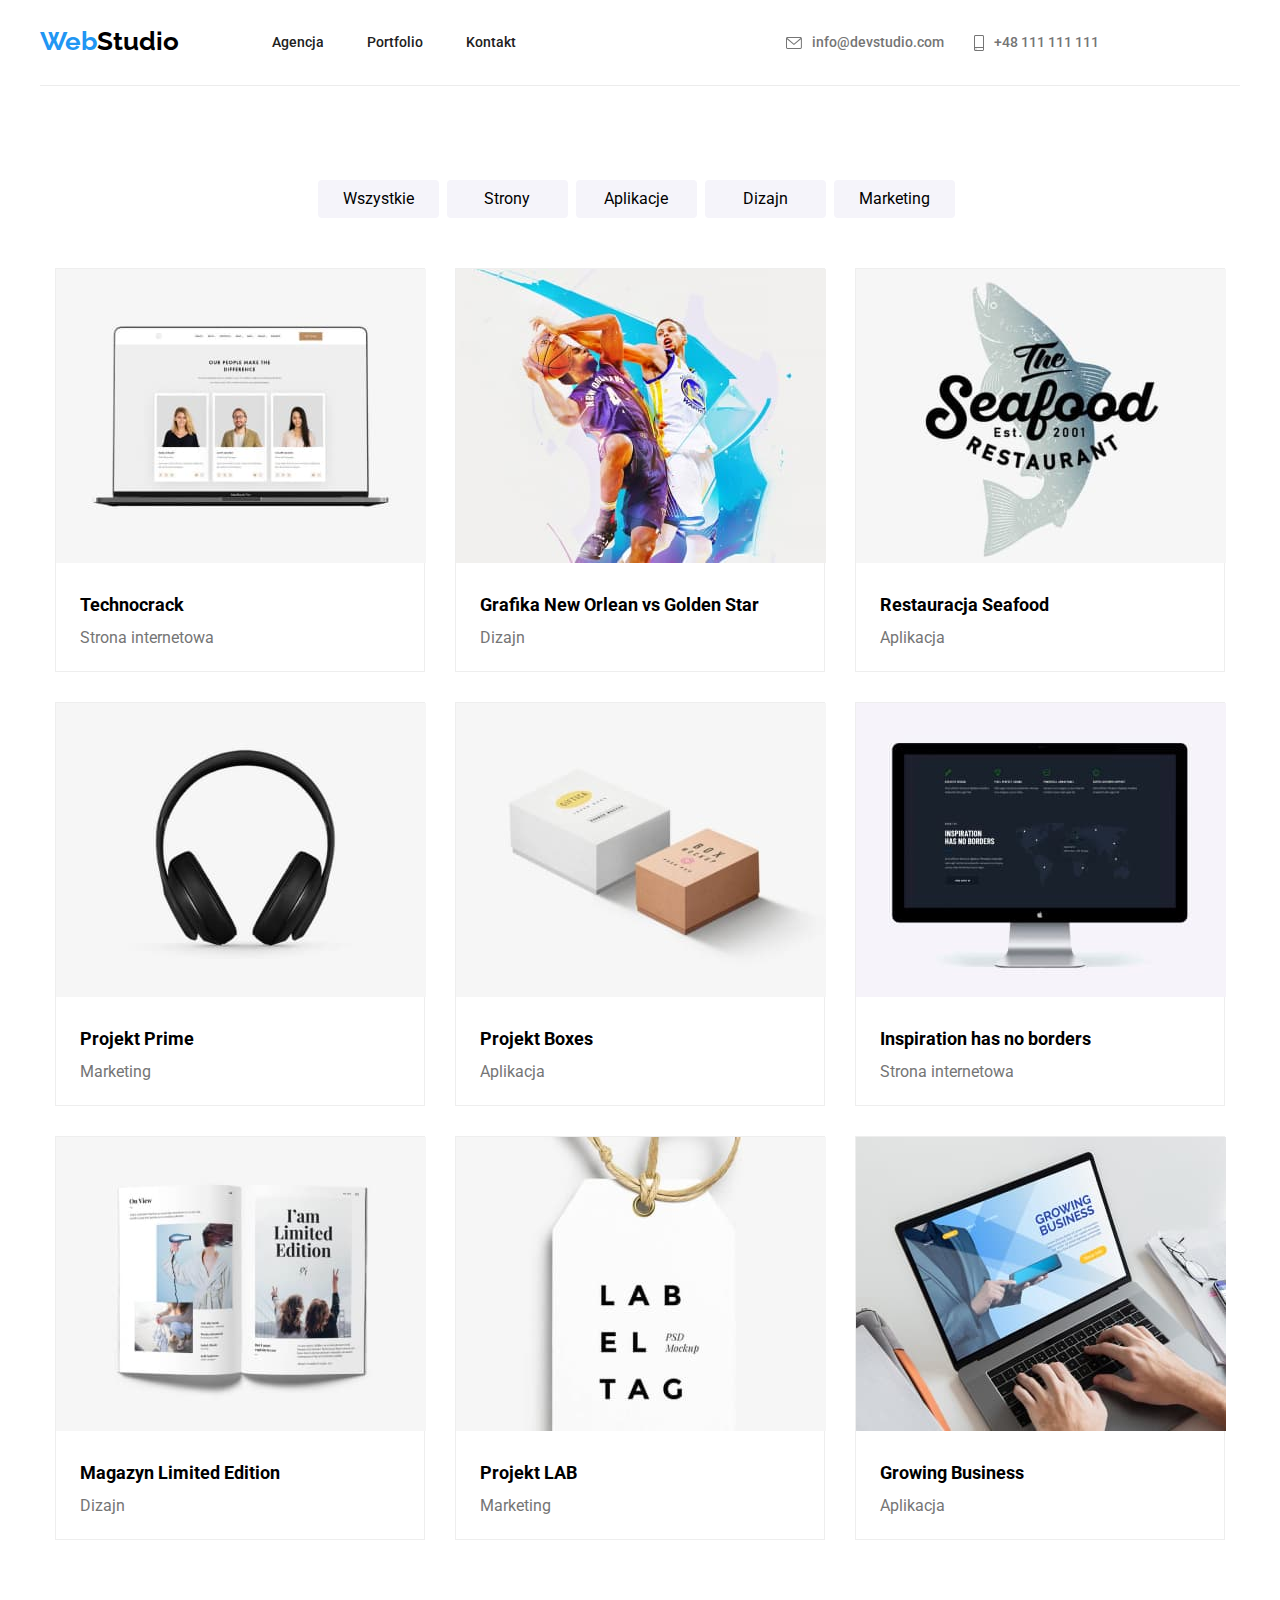
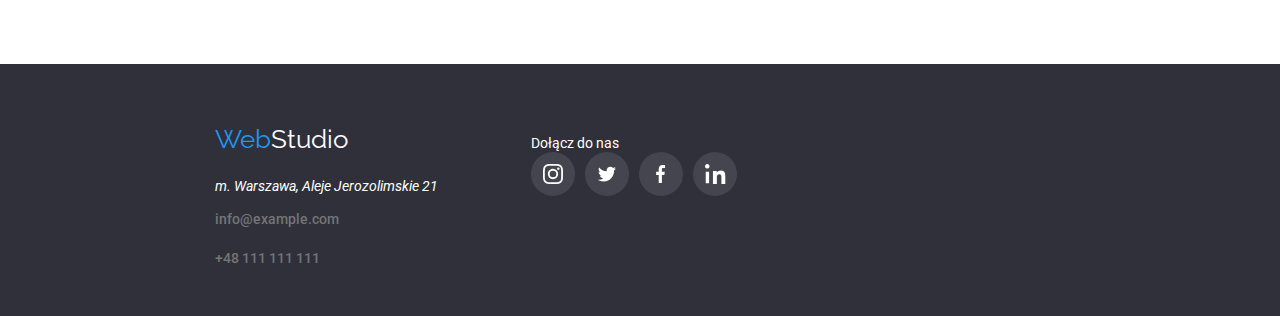
==== commit 0b2912dd: "." ====
--- a/portfolio.html
+++ b/portfolio.html
@@ -40,25 +40,19 @@
             </nav>
 
             <section class="navigation-email-tel div-email-tel">
-                <div class="div-email-icon">
+                <a href="mailto:info@devstudio.com" class="div-email-icon link">
                     <svg width="16" height="12" class="email-icon">
                         <use href="./images/icons.svg#icon-koperta"></use>
                     </svg>
-
-                    <a href="mailto:info@devstudio.com" class="email-tel link"
-                        >info@devstudio.com</a
-                    >
-                </div>
-
-                <div class="div-tel-icon">
+                    <span>info@devstudio.com</span>
+                </a>
+
+                <a href="tel:48111111111" class="div-tel-icon link">
                     <svg width="10" height="16" class="tel-icon">
                         <use href="./images/icons.svg#icon-smartphone"></use>
                     </svg>
-
-                    <a href="tel:48111111111" class="email-tel link"
-                        >+48 111 111 111</a
-                    >
-                </div>
+                    <span>+48 111 111 111</span>
+                </a>
             </section>
         </header>
 
--- a/css/styles.css
+++ b/css/styles.css
@@ -1,3 +1,9 @@
+* {
+    margin: 0;
+    padding: 0;
+    box-sizing: border-box;
+}
+
 .button:hover {
     background-color: #2196f3;
     color: white;
@@ -73,11 +79,6 @@
     margin-bottom: 50px;
 }
 
-.email-tel {
-    text-decoration: none;
-    color: #757575;
-}
-
 .body-portfolio {
     background-color: white;
     font-family: "Roboto", sans-serif;
@@ -249,32 +250,36 @@
 
 .div-email-icon {
     display: flex;
-    align-items: center;
-    margin-right: 30px;
+    justify-content: center;
+    align-items: center;
+    margin-right: 30px;
+    fill: #757575;
 }
 
 .div-email-icon:hover {
     fill: #2196f3;
+    color: #2196f3;
 }
 
 .email-icon {
     margin-right: 10px;
-    color: #757575;
 }
 
 .div-tel-icon {
     display: flex;
-    align-items: center;
-    color: #757575;
+    justify-content: center;
+    align-items: center;
+    margin-right: 30px;
+    fill: #757575;
 }
 
 .div-tel-icon:hover {
     fill: #2196f3;
+    color: #2196f3;
 }
 
 .tel-icon {
     margin-right: 10px;
-    color: #757575;
 }
 
 .satellite {
